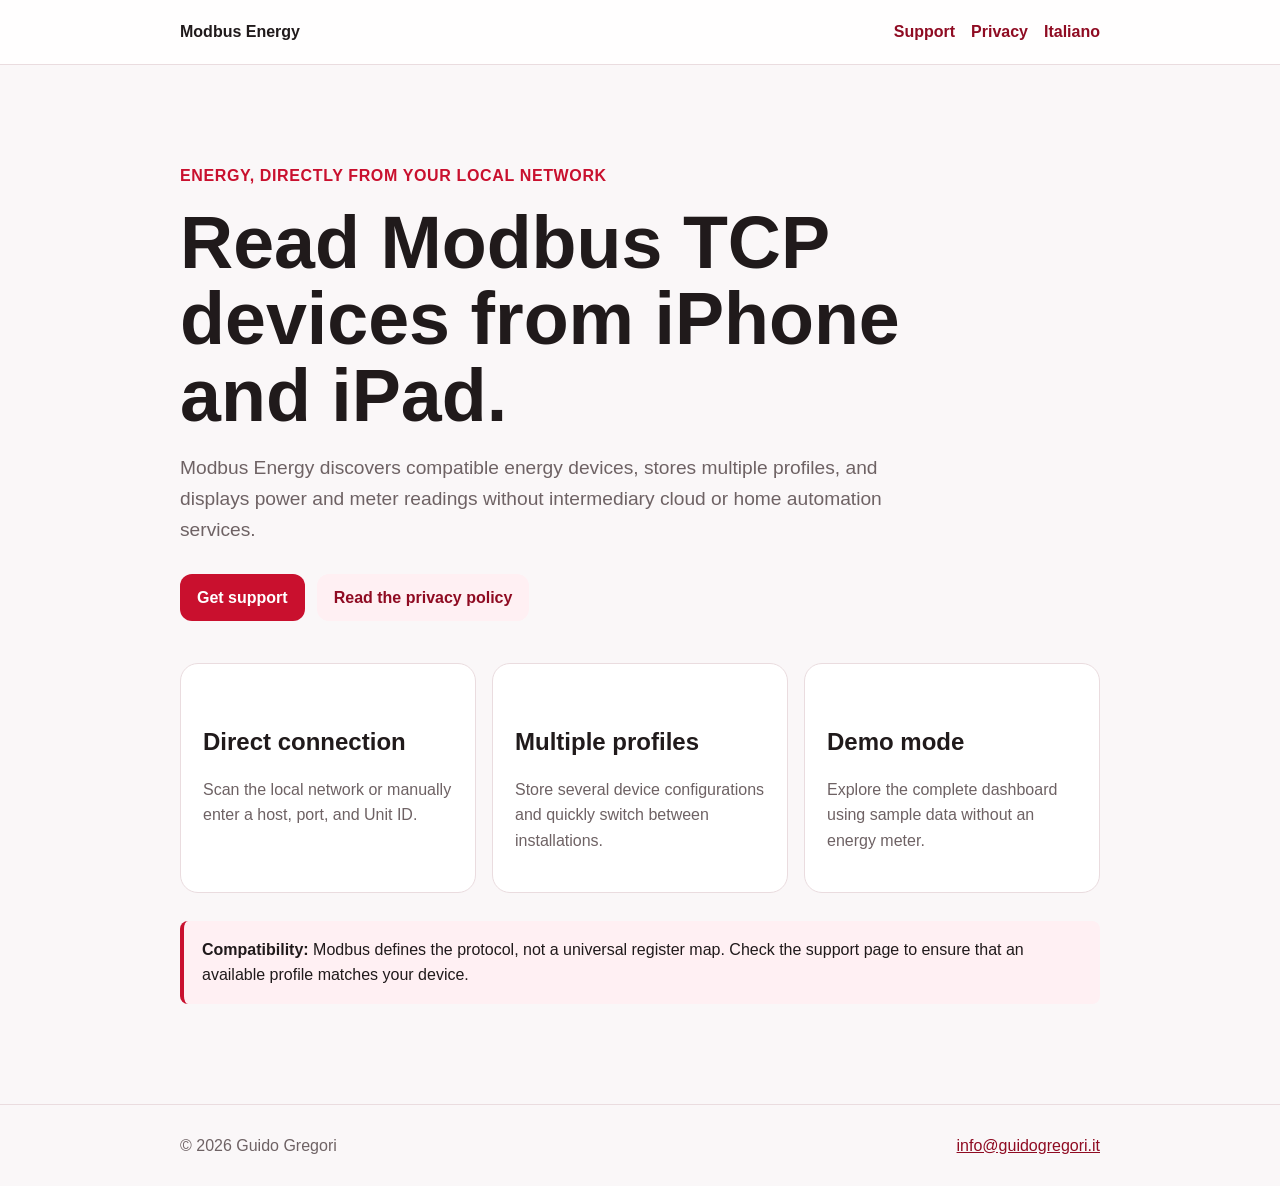
==== en/index.html @ bfdfca76 "Publish bilingual Modbus Energy information site" ====
<!doctype html>
<html lang="en">
<head>
  <meta charset="utf-8"><meta name="viewport" content="width=device-width, initial-scale=1">
  <meta name="description" content="Modbus Energy connects iPhone and iPad to Modbus TCP energy meters on the local network.">
  <title>Modbus Energy — Modbus TCP energy meters</title><link rel="stylesheet" href="../assets/style.css">
</head>
<body>
  <header><nav class="shell"><a class="brand" href="./">Modbus Energy</a><span class="nav-links"><a href="support.html">Support</a><a href="privacy.html">Privacy</a><a href="../it/" lang="it">Italiano</a></span></nav></header>
  <main class="shell">
    <section class="hero"><p class="eyebrow">Energy, directly from your local network</p><h1>Read Modbus TCP devices from iPhone and iPad.</h1><p class="lead">Modbus Energy discovers compatible energy devices, stores multiple profiles, and displays power and meter readings without intermediary cloud or home automation services.</p><div class="actions"><a class="button" href="support.html">Get support</a><a class="button secondary" href="privacy.html">Read the privacy policy</a></div></section>
    <section class="grid" aria-label="Features"><article class="card"><h2>Direct connection</h2><p>Scan the local network or manually enter a host, port, and Unit ID.</p></article><article class="card"><h2>Multiple profiles</h2><p>Store several device configurations and quickly switch between installations.</p></article><article class="card"><h2>Demo mode</h2><p>Explore the complete dashboard using sample data without an energy meter.</p></article></section>
    <div class="notice"><strong>Compatibility:</strong> Modbus defines the protocol, not a universal register map. Check the support page to ensure that an available profile matches your device.</div>
  </main>
  <footer><div class="shell"><span>© 2026 Guido Gregori</span><span><a href="mailto:info@guidogregori.it">info@guidogregori.it</a></span></div></footer>
</body>
</html>
---- assets/style.css ----
:root {
  color-scheme: light dark;
  --red: #c9102e;
  --red-deep: #8f0b22;
  --red-soft: #fff0f3;
  --ink: #201a1b;
  --muted: #6e6264;
  --surface: #ffffff;
  --background: #faf7f8;
  --border: #eadcdf;
}

* { box-sizing: border-box; }

body {
  margin: 0;
  font-family: -apple-system, BlinkMacSystemFont, "Segoe UI", sans-serif;
  line-height: 1.6;
  color: var(--ink);
  background: var(--background);
}

a { color: var(--red-deep); }
a:hover { color: var(--red); }

.shell { width: min(920px, calc(100% - 36px)); margin: 0 auto; }

header {
  border-bottom: 1px solid var(--border);
  background: color-mix(in srgb, var(--surface) 92%, transparent);
}

nav {
  min-height: 64px;
  display: flex;
  align-items: center;
  justify-content: space-between;
  gap: 20px;
}

.brand { color: var(--ink); text-decoration: none; font-weight: 750; }
.nav-links { display: flex; flex-wrap: wrap; gap: 16px; }
.nav-links a { text-decoration: none; font-weight: 600; }

main { padding: 56px 0 72px; }
.hero { padding: 26px 0 42px; }
.eyebrow { color: var(--red); font-weight: 750; letter-spacing: .04em; text-transform: uppercase; }
h1 { max-width: 760px; margin: 8px 0 16px; font-size: clamp(2.2rem, 7vw, 4.6rem); line-height: 1.04; }
h2 { margin-top: 42px; line-height: 1.2; }
h3 { margin-bottom: 4px; }
.lead { max-width: 720px; color: var(--muted); font-size: 1.2rem; }

.actions { display: flex; flex-wrap: wrap; gap: 12px; margin-top: 28px; }
.button {
  display: inline-block;
  padding: 11px 17px;
  border-radius: 12px;
  background: var(--red);
  color: white;
  text-decoration: none;
  font-weight: 700;
}
.button.secondary { background: var(--red-soft); color: var(--red-deep); }

.grid { display: grid; grid-template-columns: repeat(auto-fit, minmax(230px, 1fr)); gap: 16px; }
.card {
  padding: 22px;
  border: 1px solid var(--border);
  border-radius: 18px;
  background: var(--surface);
}
.card p { color: var(--muted); }

.notice {
  margin: 28px 0;
  padding: 16px 18px;
  border-left: 4px solid var(--red);
  border-radius: 8px;
  background: var(--red-soft);
}

footer { padding: 28px 0; border-top: 1px solid var(--border); color: var(--muted); }
footer .shell { display: flex; flex-wrap: wrap; justify-content: space-between; gap: 12px; }

@media (max-width: 620px) {
  nav { align-items: flex-start; flex-direction: column; padding: 16px 0; }
  main { padding-top: 34px; }
}

@media (prefers-color-scheme: dark) {
  :root {
    --red: #ff375f;
    --red-deep: #ff6b88;
    --red-soft: #3a111b;
    --ink: #fff7f8;
    --muted: #c7b9bc;
    --surface: #201d1e;
    --background: #0e0c0d;
    --border: #44383a;
  }
}
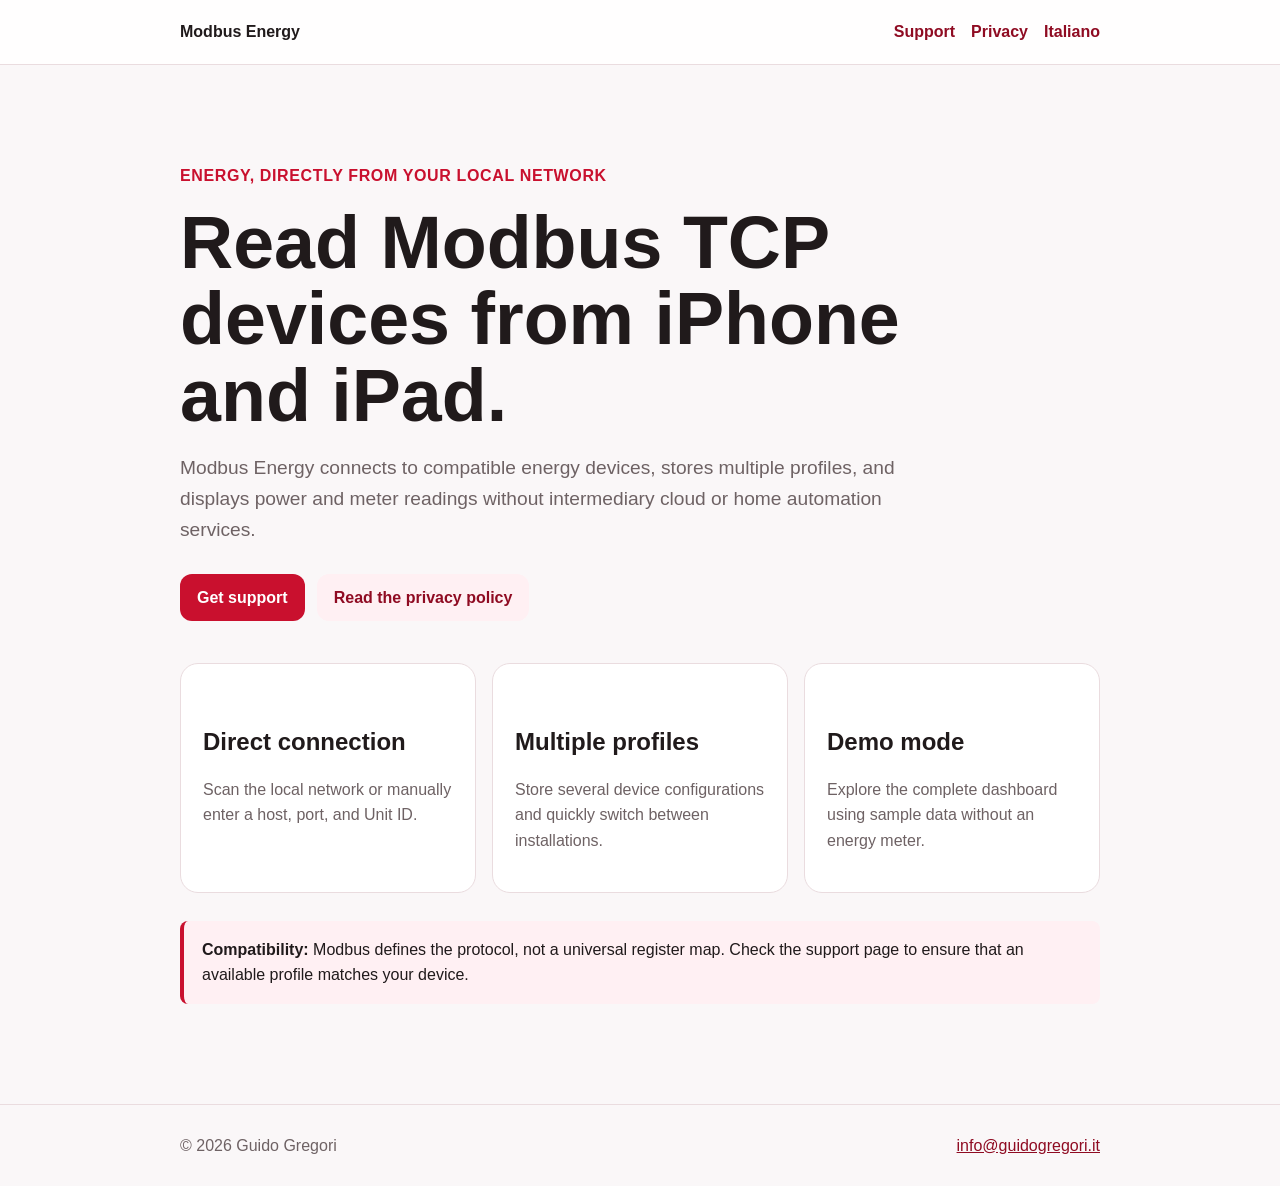
==== commit 45fec7a0: "Update support for guided profile setup" ====
--- a/en/index.html
+++ b/en/index.html
@@ -8,7 +8,7 @@
 <body>
   <header><nav class="shell"><a class="brand" href="./">Modbus Energy</a><span class="nav-links"><a href="support.html">Support</a><a href="privacy.html">Privacy</a><a href="../it/" lang="it">Italiano</a></span></nav></header>
   <main class="shell">
-    <section class="hero"><p class="eyebrow">Energy, directly from your local network</p><h1>Read Modbus TCP devices from iPhone and iPad.</h1><p class="lead">Modbus Energy discovers compatible energy devices, stores multiple profiles, and displays power and meter readings without intermediary cloud or home automation services.</p><div class="actions"><a class="button" href="support.html">Get support</a><a class="button secondary" href="privacy.html">Read the privacy policy</a></div></section>
+    <section class="hero"><p class="eyebrow">Energy, directly from your local network</p><h1>Read Modbus TCP devices from iPhone and iPad.</h1><p class="lead">Modbus Energy connects to compatible energy devices, stores multiple profiles, and displays power and meter readings without intermediary cloud or home automation services.</p><div class="actions"><a class="button" href="support.html">Get support</a><a class="button secondary" href="privacy.html">Read the privacy policy</a></div></section>
     <section class="grid" aria-label="Features"><article class="card"><h2>Direct connection</h2><p>Scan the local network or manually enter a host, port, and Unit ID.</p></article><article class="card"><h2>Multiple profiles</h2><p>Store several device configurations and quickly switch between installations.</p></article><article class="card"><h2>Demo mode</h2><p>Explore the complete dashboard using sample data without an energy meter.</p></article></section>
     <div class="notice"><strong>Compatibility:</strong> Modbus defines the protocol, not a universal register map. Check the support page to ensure that an available profile matches your device.</div>
   </main>
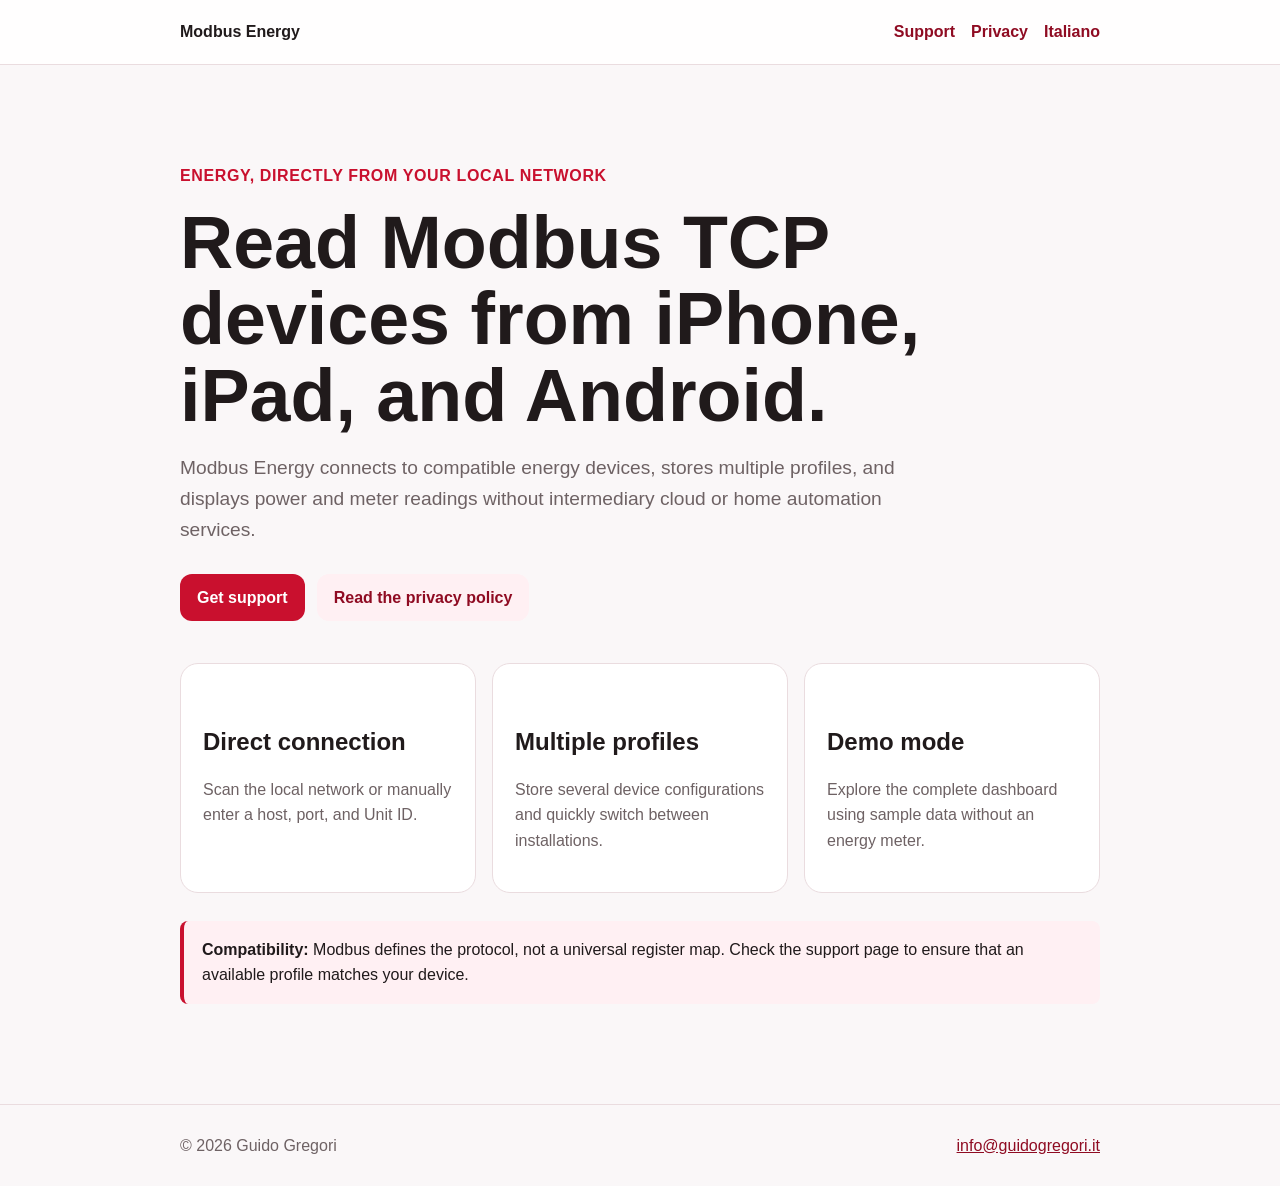
==== commit 70d4e4cf: "Add Android support information" ====
--- a/en/index.html
+++ b/en/index.html
@@ -2,13 +2,13 @@
 <html lang="en">
 <head>
   <meta charset="utf-8"><meta name="viewport" content="width=device-width, initial-scale=1">
-  <meta name="description" content="Modbus Energy connects iPhone and iPad to Modbus TCP energy meters on the local network.">
+  <meta name="description" content="Modbus Energy connects iPhone, iPad, and Android devices to Modbus TCP energy meters on the local network.">
   <title>Modbus Energy — Modbus TCP energy meters</title><link rel="stylesheet" href="../assets/style.css">
 </head>
 <body>
   <header><nav class="shell"><a class="brand" href="./">Modbus Energy</a><span class="nav-links"><a href="support.html">Support</a><a href="privacy.html">Privacy</a><a href="../it/" lang="it">Italiano</a></span></nav></header>
   <main class="shell">
-    <section class="hero"><p class="eyebrow">Energy, directly from your local network</p><h1>Read Modbus TCP devices from iPhone and iPad.</h1><p class="lead">Modbus Energy connects to compatible energy devices, stores multiple profiles, and displays power and meter readings without intermediary cloud or home automation services.</p><div class="actions"><a class="button" href="support.html">Get support</a><a class="button secondary" href="privacy.html">Read the privacy policy</a></div></section>
+    <section class="hero"><p class="eyebrow">Energy, directly from your local network</p><h1>Read Modbus TCP devices from iPhone, iPad, and Android.</h1><p class="lead">Modbus Energy connects to compatible energy devices, stores multiple profiles, and displays power and meter readings without intermediary cloud or home automation services.</p><div class="actions"><a class="button" href="support.html">Get support</a><a class="button secondary" href="privacy.html">Read the privacy policy</a></div></section>
     <section class="grid" aria-label="Features"><article class="card"><h2>Direct connection</h2><p>Scan the local network or manually enter a host, port, and Unit ID.</p></article><article class="card"><h2>Multiple profiles</h2><p>Store several device configurations and quickly switch between installations.</p></article><article class="card"><h2>Demo mode</h2><p>Explore the complete dashboard using sample data without an energy meter.</p></article></section>
     <div class="notice"><strong>Compatibility:</strong> Modbus defines the protocol, not a universal register map. Check the support page to ensure that an available profile matches your device.</div>
   </main>
